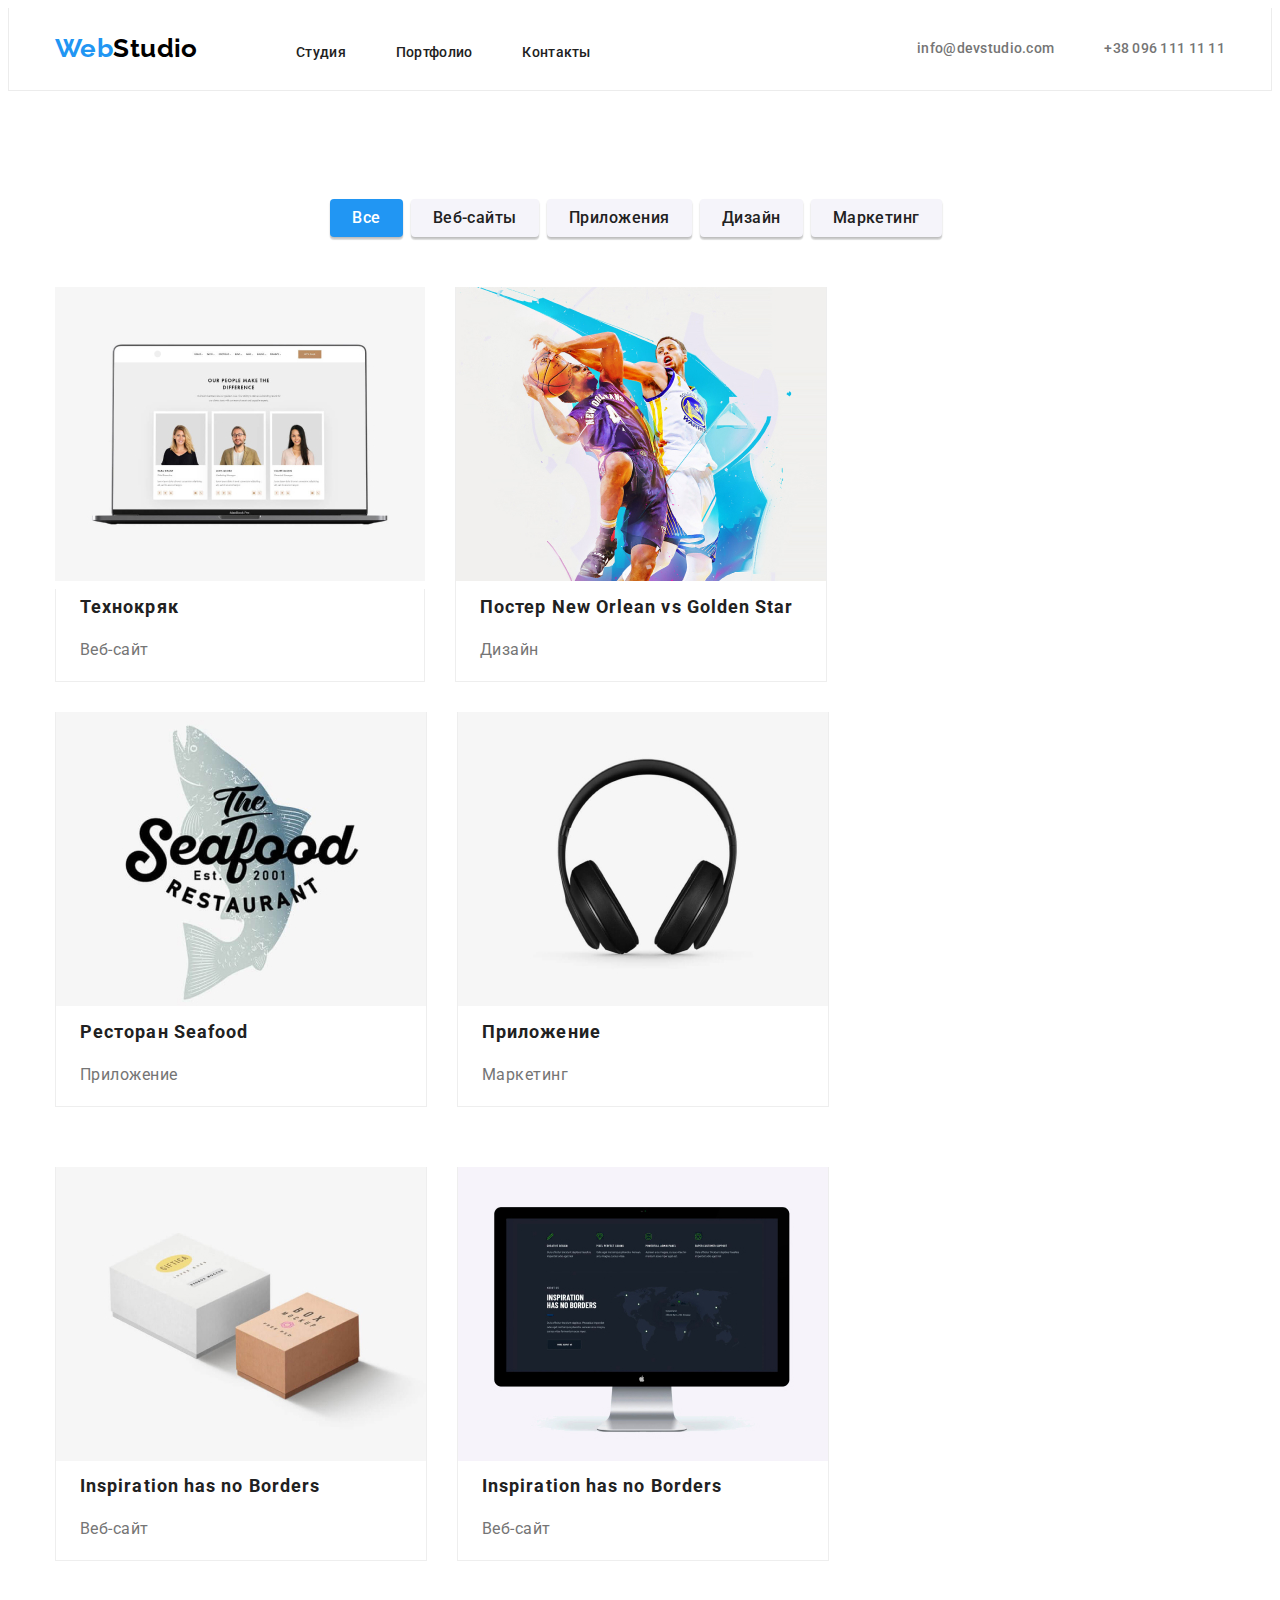
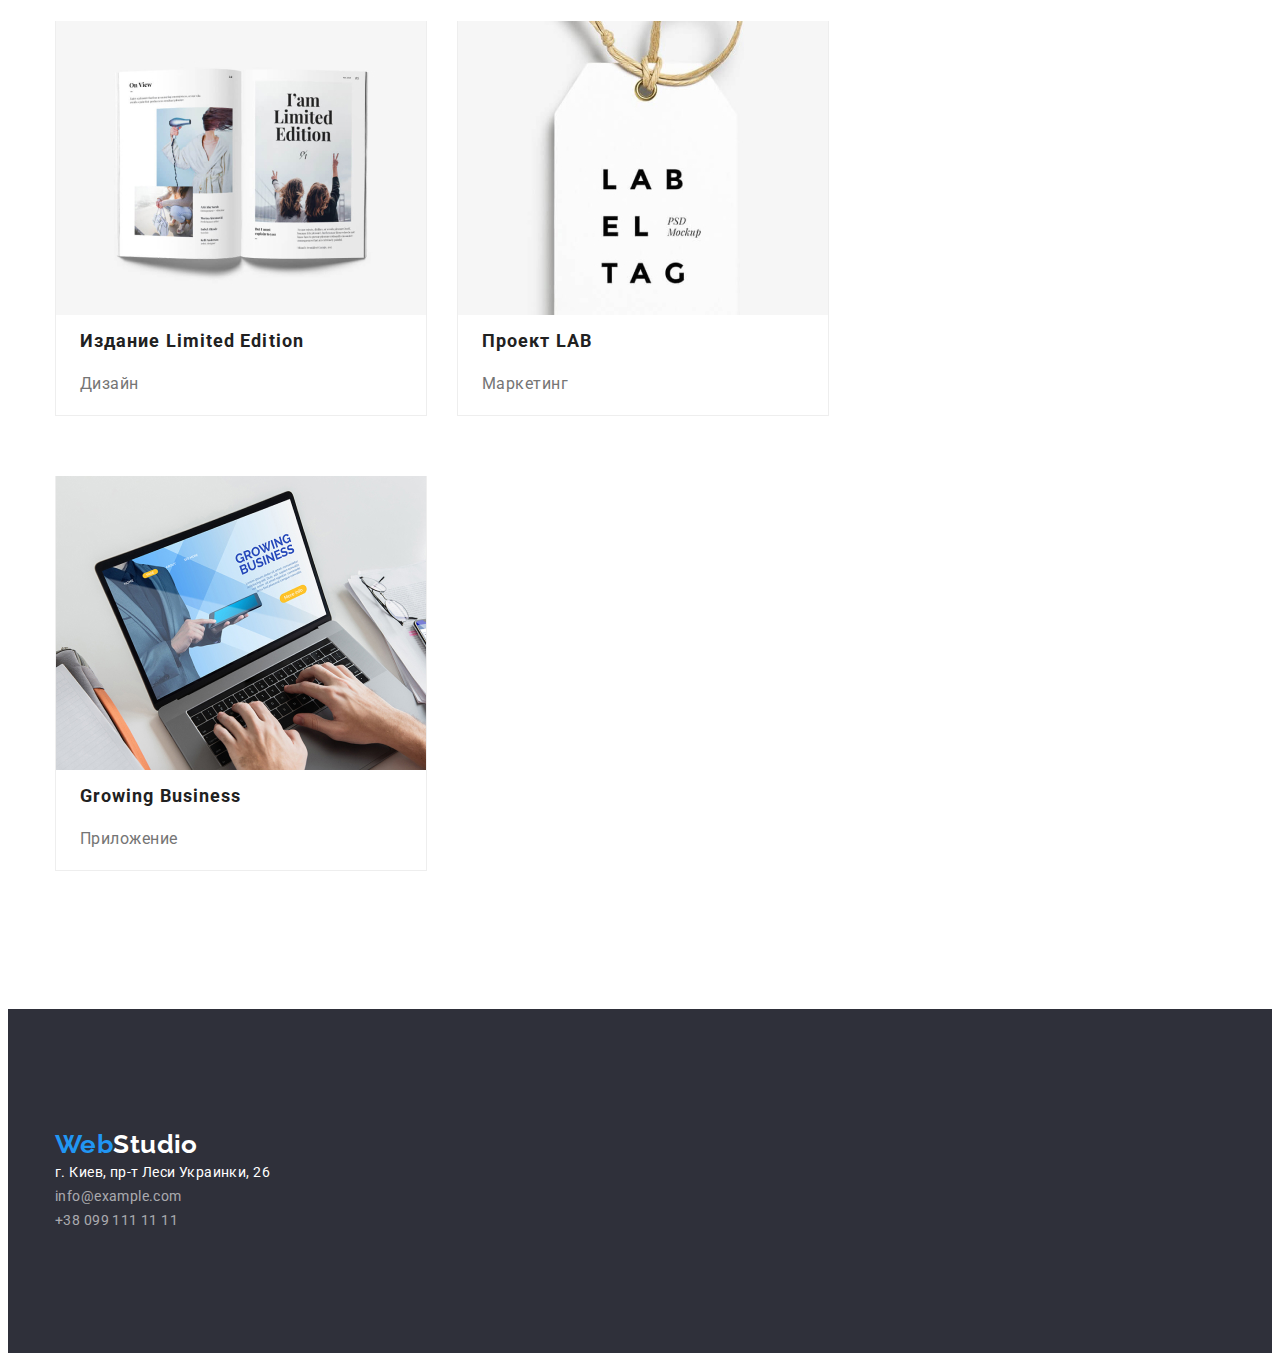
==== portfolio.html @ e59e4e57 "Flexbox" ====
<!DOCTYPE html>
<html lang="en">
<head>
    <meta charset="UTF-8">
    <meta http-equiv="X-UA-Compatible" content="IE=edge">
    <meta name="viewport" content="width=device-width, initial-scale=1.0">
    <title>Портфолио</title>
    <link href="https://fonts.googleapis.com/css2?family=Raleway:wght@700&family=Roboto:wght@400;500;700;900&display=swap"
        rel="stylesheet">
    <link rel="stylesheet" href="./CSS/style.css">
</head>
<body>

<!--Хедер-->
<header class="page-haeder">
    <div class="conteiner">
        <nav class="nav">
            <a href="" class="logo">Web<span class="logo-accent-black">Studio</span></a>
            <ul class="site-nav list">
                <li class="site-nav-item"><a href="" class="link">Студия</a></li>
                <li class="site-nav-item"><a href="./portfolio.html" class="link list">Портфолио</a></li>
                <li class="site-nav-item"><a href="" class="link list">Контакты</a></li>
            </ul>
        </nav>
        <ul class="auth-nav list">
            <li class="auth-nav-item"><a href="mailto:info@devstudio.com" class="link">info@devstudio.com</a></li>
            <li class="auth-nav-item"><a href="tel:+380961111111" class="link">+38 096 111 11 11</a></li>
        </ul>
    </div>
</header>
<!--Мейн-->
<main>
    <!--Портфолио-->
    <section class="section-portfolio">
        <div class="conteiner">
        <h1 class="section-title visually-hidden">Портфолио</h1>
        <ul class="portfolio-filter">
            <li><button class="button current" type="button">Все</button></li>
            <li><button class="button" type="button">Веб-сайты</button></li>
            <li><button class="button" type="button">Приложения</button></li>
            <li><button class="button" type="button">Дизайн</button></li>
            <li><button class="button" type="button">Маркетинг</button></li>
        </ul>
       
    <ul class="portfolio card-set">
        <li class="item portfolio-item">
            <img src="./images/Portfolio/img-1.jpg" width="370" alt="монитор экрана с иконками лиц">
           <div class="border">
            <h3 class="title">Технокряк</h3>
            <p class="text">Веб-сайт</p>
            </div>
        </li>
        <li class="item portfolio-item">
            <div class="border">
            <img src="./images/Portfolio/img-2.jpg" width="370" alt="волейболисті забрасывают мяч">
            <h3 class="title">Постер New Orlean vs Golden Star</h3>
            <p class="text">Дизайн</p>
            </div>
        </li>
        <li class="item portfolio-item">
            <div class="border">
            <img  src="./images/Portfolio/img-3.jpg" width="370" alt="лого ресторана морской кухни">
            <h3 class="title">Ресторан Seafood</h3>
            <p class="text">Приложение</p>
            </div>
        </li>
        <li class="item portfolio-item">
            <div class="border">
            <img src="./images/Portfolio/img-4.jpg" width="370" alt="найшники">
            <h3 class="title">Приложение</h3>
            <p class="text">Маркетинг</p>
            </div>
        </li>
        <li class="item portfolio-item">
            <div class="border">
            <img src="./images/Portfolio/img-5.jpg" width="370" alt="2 коробки">
            <h3 class="title">Inspiration has no Borders</h3>
            <p class="text">Веб-сайт</p>
            </div>
        </li>
        <li class="item portfolio-item">
            <div class="border">
            <img src="./images/Portfolio/img-6.jpg" width="370" alt="монитор экрана">
            <h3 class="title">Inspiration has no Borders</h3>
            <p class="text">Веб-сайт</p>
            </div>
        </li>
        <li class="item portfolio-item">
            <div class="border">
            <img src="./images/Portfolio/img-7.jpg" width="370" alt="открытая книга">
            <h3 class="title">Издание Limited Edition</h3>
            <p class="text">Дизайн</p>
            </div>
        </li>
        <li class="item portfolio-item">
            <div class="border">
            <img src="./images/Portfolio/img-8.jpg" width="370" alt="лейбл">
            <h3 class="title">Проект LAB</h3>
            <p class="text">Маркетинг</p>
            </div>
        </li>
        <li class="item portfolio-item">
            <div class="border">
            <img src="./images/Portfolio/img-9.jpg" width="370" alt="печатающий человек на ноутбуке">
            <h3 class="title">Growing Business</h3>
            <p class="text">Приложение</p>
            </div>
        </li>
    </ul>
    </div>
    </section>
</main>

<!--Футер-->
<footer class="footer">
    <div class="conteiner footer">
        <a href="" class="logo">Web<span class="logo-accent-white">Studio</span></a>
        <address>
            <ul class="list">
                <li><a class="address" href="https://goo.gl/maps/ZXfdryueKj7qWTZY8" target="_blank"
                        rel="noreferrer noopener">г. Киев, пр-т Леси Украинки, 26</a> </li>
                <li><a class="email" href="mailto:info@example.com">info@example.com</a></li>
                <li><a class="tel" href="tel:+380991111111">+38 099 111 11 11</a></li>
            </ul>
        </address>
    </div>
</footer>
</body>
</html>
---- CSS/style.css ----
/* голубой цвет #2196F3 */

:root {
  --primery-text-color: #757575;
  --titel-text-color: #212121;
  --accent-color: #2196f3;
  --logo-accent-color: #000000;
  --contacts-accent-color: rgba(255, 255, 255, 0.6);

  --bg-main-color: #ffffff;
  --bg-alt-color: #f5f4fa;
  --bg-secondary-color: #2f303a;

  --main-font: Roboto, sans-serif;
  --logo-font: Raleway, sans-serif;
}

html {
  box-sizing: border-box;
}

*,
*::after,
*::before {
  box-sizing: inherit;
}

body {
  background-color: var(--bg-main-color);
  color: var(--primery-text-color);
  font-family: var(--main-font);
  font-size: 14px;
  line-height: 1.71;
  letter-spacing: 0.03em;
}

ul {
  list-style: none;
  padding: 0;
}

.conteiner {
  margin-left: auto;
  margin-right: auto;
  width: 1200px;
  padding-right: 15px;
  padding-left: 15px;
}

.list {
  padding: 0;
  margin: 0;
  list-style: none;
}

.button {
  list-style: none;
  border: none;
  font: var(--main-font);
}

h1,
h2,
h3,
p {
  margin-top: 0;
}

.section {
  padding-top: 95px;
  padding-bottom: 95px;
}

.card-set {
  display: flex;
  flex-wrap: wrap;
  margin-left: -30px;
  margin-top: -30px;
}

.item {
  margin-left: 30px;
  margin-top: 30px;
}

.section.no-padding-top {
  padding-top: 0;
}

/* Header */

.page-haeder .conteiner {
  display: flex;
  align-items: center;
  padding-top: 25px;
  padding-bottom: 25px;
}

.page-haeder {
  border: 1px solid #ececec;
  border-top: none;
}

.nav {
  margin-right: auto;
}

/* Logo */
.logo {
  margin-right: 95px;
  margin-bottom: 20px;
  color: var(--accent-color);
  font-family: var(--logo-font);
  font-weight: 700;
  font-size: 26px;
  line-height: 1.19;
  text-decoration: none;
}

.logo-accent-white {
  color: var(--bg-main-color);
}

.logo-accent-black {
  color: var(--logo-accent-color);
}

/* Site nav */

.site-nav {
  display: inline-flex;
}

.site-nav-item:not(:last-child) {
  margin-right: 50px;
}

.site-nav .link {
  color: var(--titel-text-color);
  font-weight: 500;
  font-size: 14px;
  line-height: 1.14;
  letter-spacing: 0.02em;
  text-decoration: none;
}

.site-nav .link:hover,
.site-nav .link:focus {
  color: var(--accent-color);
}

.site-nav .link.current {
  color: var(--accent-color);
}

/* Auth nav */
.auth-nav .link {
  color: var(--primery-text-color);
  font-weight: 500;
  font-size: 14px;
  line-height: 1.14;
  letter-spacing: 0.02em;
  text-decoration: none;
}

.auth-nav .link:hover,
.auth-nav .link:focus {
  color: var(--accent-color);
}

.auth-nav {
  display: flex;
}

.auth-nav-item:not(:last-child) {
  margin-right: 50px;
}

/* Hero */
.hero-titel {
  margin-top: 0;
  margin-bottom: 30px;
  color: var(--bg-main-color);
  font-weight: 900;
  font-size: 44px;
  line-height: 1.36;
  text-align: center;
  letter-spacing: 0.06em;
  text-transform: uppercase;
}

.hero {
  background-color: var(--bg-secondary-color);
  font-family: inherit;
  text-align: center;
  padding-top: 200px;
  padding-bottom: 210px;
}

.hero .button {
  font-family: inherit;
  font-family: var(--main-font);
  font-weight: 700;
  font-size: 16px;
  line-height: 1.87;
  align-items: center;
  text-align: center;
  letter-spacing: 0.06em;
  box-shadow: 0px 4px 4px rgba(0, 0, 0, 0.15);
  border-radius: 4px;
  padding: 10px 32px;
  min-width: 200px;
  min-height: 50px;
}

/* Section */
.section-title {
  margin-bottom: 50px;
  color: var(--titel-text-color);
  font-weight: 700;
  font-size: 36px;
  line-height: 1.17;
  text-align: center;
  letter-spacing: 0.03em;
}

/* Feature */
.visually-hidden {
  position: absolute !important;
  clip: rect(1px 1px 1px 1px);
  clip: rect(1px, 1px, 1px, 1px);
  padding: 0 !important;
  border: 0 !important;
  height: 1px !important;
  width: 1px !important;
  overflow: hidden;
}

.feature-list {
  display: flex;
  justify-content: space-between;
}

.feature-list .title {
  margin-bottom: 10px;
  color: var(--titel-text-color);
  font-weight: 700;
  font-size: 14px;
  line-height: 1.14;
  letter-spacing: 0.03em;
  text-transform: uppercase;
}

.feature-list .text {
  font-size: 14px;
  line-height: 1.71;
  letter-spacing: 0.03em;
}

.content-feature {
  flex-basis: calc((100% - 4 * 30px) / 4);
}

/* Our work */

.our-work-item {
  flex-basis: calc((100% - 3 * 30px) / 3);
}

/* Our team */
.our-team {
  background-color: var(--bg-alt-color);
  text-align: center;
}

.team .title {
  margin-bottom: 10px;
  color: var(--titel-text-color);
  font-weight: 500;
  font-size: 16px;
  line-height: 1.19;
  text-align: center;
  letter-spacing: 0.03em;
}

.team-item {
  flex-basis: calc((100% - 4 * 30px) / 4);
  text-align: center;
}

.team-photo {
  margin-bottom: 30px;
}

.team .profession {
  font-size: 16px;
  line-height: 1.19;
  text-align: center;
  letter-spacing: 0.03em;
}
.team > .item {
  padding-bottom: 30px;
}

.button {
  background-color: var(--accent-color);
  color: var(--bg-main-color);
}

/* Portfolio */

.section-portfolio {
  padding-top: 94px;
  padding-bottom: 94px;
}
.portfolio .title {
  color: var(--titel-text-color);
  font-weight: 700;
  font-size: 18px;
  line-height: 2;
  letter-spacing: 0.06em;
}

.portfolio-filter .button.current {
  background-color: var(--accent-color);
  color: var(--bg-main-color);
}

.portfolio-filter .button:hover,
.portfolio-filter .button:focus {
  background-color: var(--accent-color);
  color: var(--bg-main-color);
}

.portfolio-filter .button {
  color: var(--titel-text-color);
  background-color: var(--bg-alt-color);
  font-family: inherit;
  font-weight: 500;
  font-size: 16px;
  line-height: 1.62;
  text-align: center;
  letter-spacing: 0.03em;
  box-shadow: 0px 3px 1px rgba(0, 0, 0, 0.1), 0px 1px 2px rgba(0, 0, 0, 0.08),
    0px 2px 2px rgba(0, 0, 0, 0.12);
  border-radius: 4px;
  margin-right: 8px;
  padding: 6px 22px;
}

.border {
  border: 1px solid #eeeeee;
  box-sizing: border-box;
  border-top: none;
}

.portfolio-filter {
  display: flex;
  justify-content: center;
  margin-bottom: 50px;
}

.portfolio .text {
  font-weight: 400;
  font-size: 16px;
  line-height: 1.87;
  letter-spacing: 0.03em;
  margin-left: 24px;
}

.portfolio-item {
  flex-basis: calc((100% - 8 * 30px) / 9);
}

.portfolio-item:not(:nth-child(-n + 3)) {
  margin-bottom: 30px;
}
.portfolio .conteiner {
  margin-top: 100px;
  margin-bottom: 95px;
}

.item .title {
  margin-bottom: 10px;
  margin-left: 24px;
}

/* Footer */

.footer {
  background-color: var(--bg-secondary-color);
  padding-top: 60px;
  padding-bottom: 60px;
}

.footer .logo {
  margin-bottom: 20px;
}

.address {
  color: var(--bg-main-color);
  font-size: 14px;
  line-height: 1.71;
  letter-spacing: 0.03em;
  text-decoration: none;
}

.email,
.tel {
  color: var(--contacts-accent-color);
  font-size: 14px;
  line-height: 1.71;
  letter-spacing: 0.03em;
  text-decoration: none;
}

address {
  font-style: inherit;
}
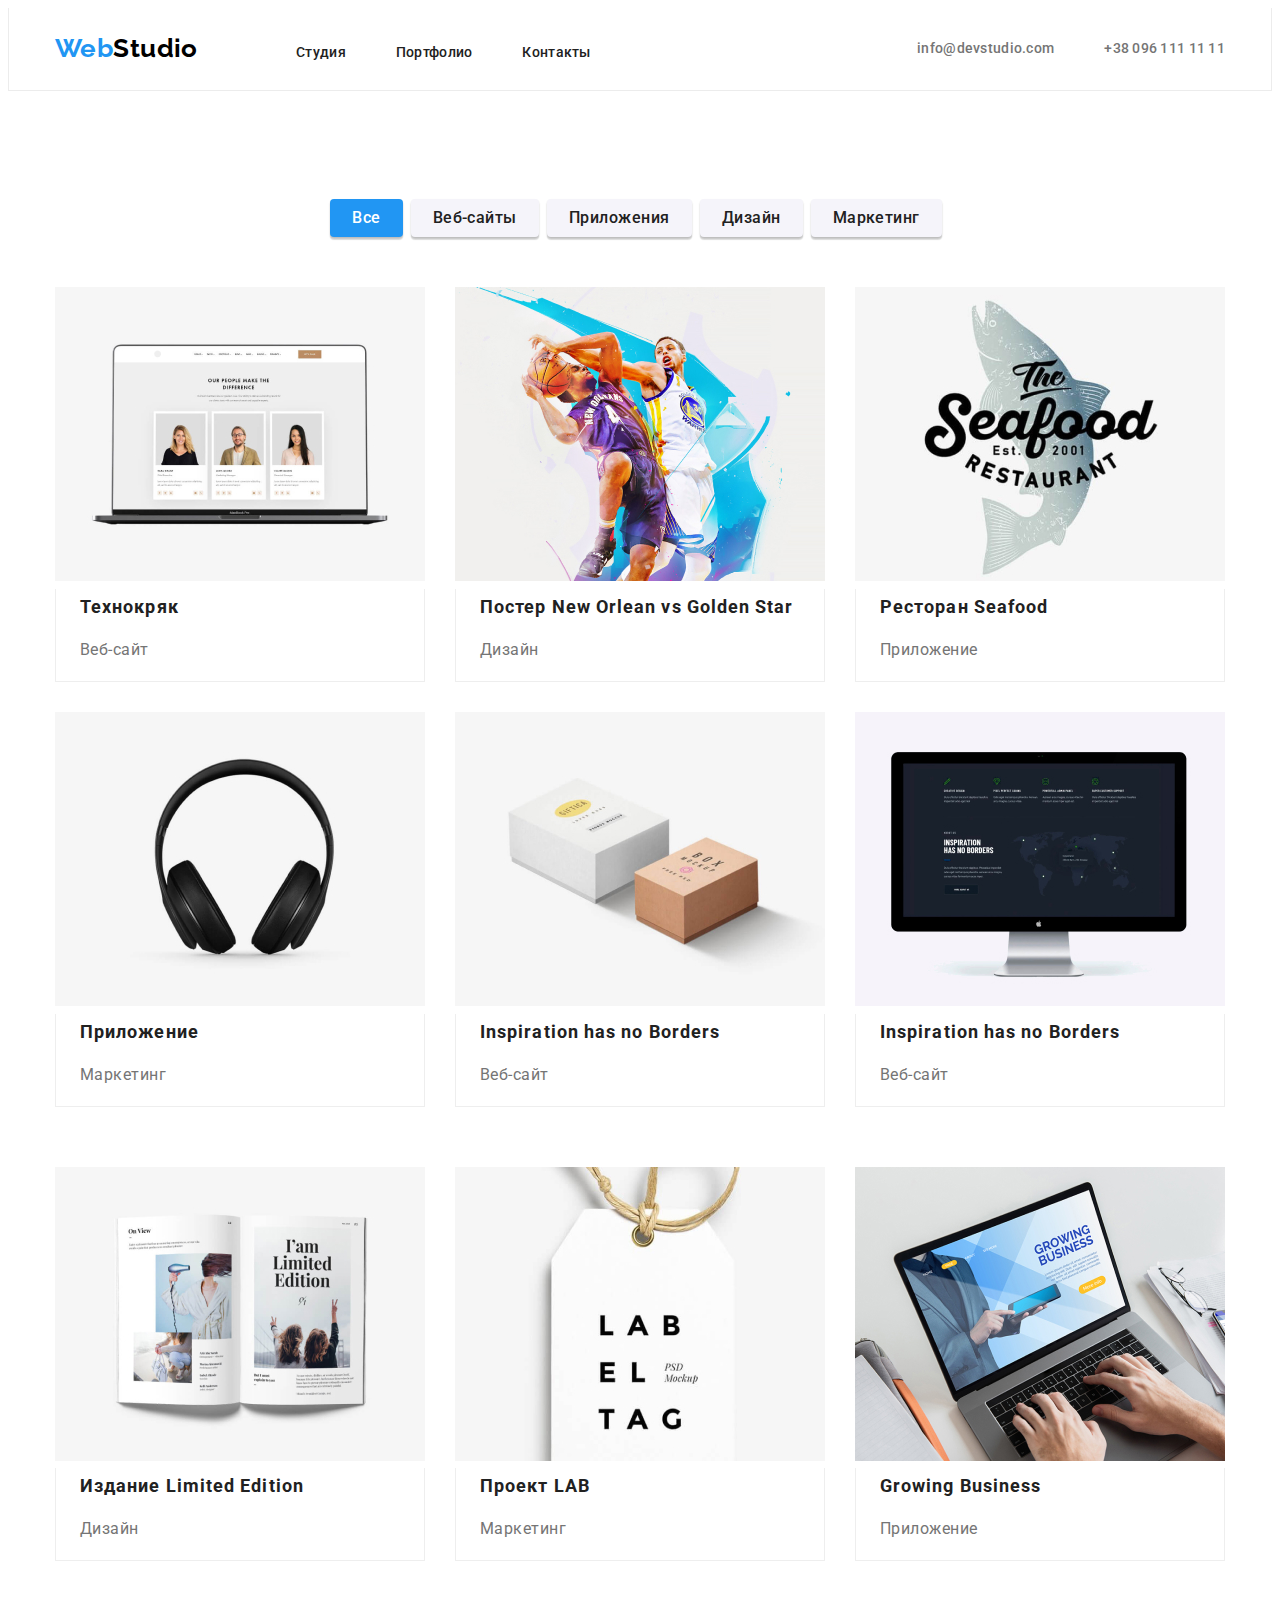
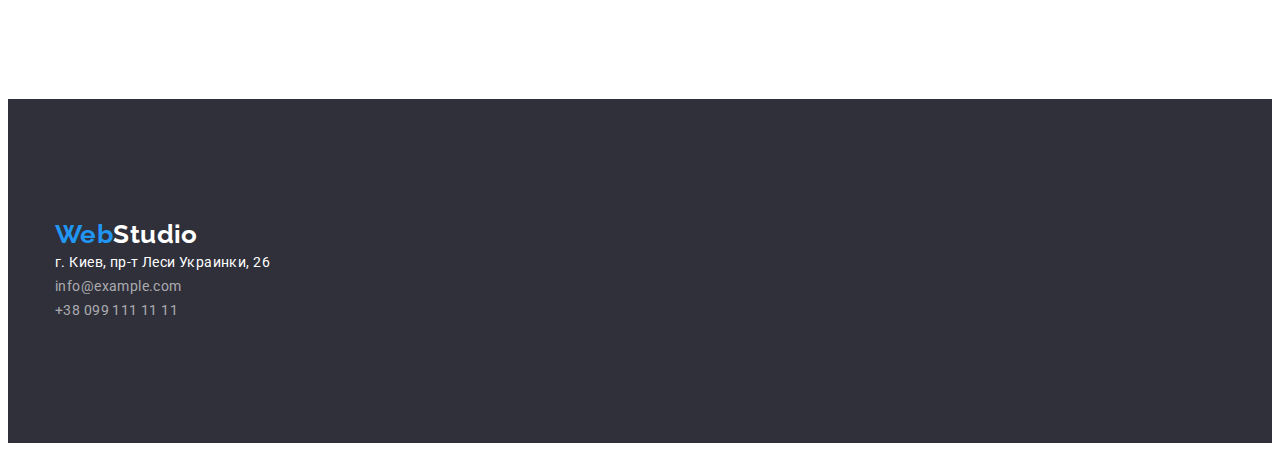
==== commit eff2039c: "flexbox" ====
--- a/portfolio.html
+++ b/portfolio.html
@@ -51,57 +51,62 @@
             </div>
         </li>
         <li class="item portfolio-item">
-            <div class="border">
             <img src="./images/Portfolio/img-2.jpg" width="370" alt="волейболисті забрасывают мяч">
+             <div class="border">
             <h3 class="title">Постер New Orlean vs Golden Star</h3>
             <p class="text">Дизайн</p>
             </div>
         </li>
         <li class="item portfolio-item">
+           
+            <img  src="./images/Portfolio/img-3.jpg" width="370" alt="лого ресторана морской кухни">
             <div class="border">
-            <img  src="./images/Portfolio/img-3.jpg" width="370" alt="лого ресторана морской кухни">
             <h3 class="title">Ресторан Seafood</h3>
             <p class="text">Приложение</p>
             </div>
         </li>
         <li class="item portfolio-item">
+           
+            <img src="./images/Portfolio/img-4.jpg" width="370" alt="найшники">
             <div class="border">
-            <img src="./images/Portfolio/img-4.jpg" width="370" alt="найшники">
             <h3 class="title">Приложение</h3>
             <p class="text">Маркетинг</p>
             </div>
         </li>
         <li class="item portfolio-item">
+            <img src="./images/Portfolio/img-5.jpg" width="370" alt="2 коробки">
             <div class="border">
-            <img src="./images/Portfolio/img-5.jpg" width="370" alt="2 коробки">
             <h3 class="title">Inspiration has no Borders</h3>
             <p class="text">Веб-сайт</p>
             </div>
         </li>
         <li class="item portfolio-item">
-            <div class="border">
-            <img src="./images/Portfolio/img-6.jpg" width="370" alt="монитор экрана">
-            <h3 class="title">Inspiration has no Borders</h3>
-            <p class="text">Веб-сайт</p>
+            
+                <img src="./images/Portfolio/img-6.jpg" width="370" alt="монитор экрана">
+                <div class="border">
+                <h3 class="title">Inspiration has no Borders</h3>
+                <p class="text">Веб-сайт</p>
             </div>
         </li>
         <li class="item portfolio-item">
+            <img src="./images/Portfolio/img-7.jpg" width="370" alt="открытая книга">
             <div class="border">
-            <img src="./images/Portfolio/img-7.jpg" width="370" alt="открытая книга">
             <h3 class="title">Издание Limited Edition</h3>
-            <p class="text">Дизайн</p>
+                <p class="text">Дизайн</p>
             </div>
         </li>
         <li class="item portfolio-item">
+            
+            <img src="./images/Portfolio/img-8.jpg" width="370" alt="лейбл">
             <div class="border">
-            <img src="./images/Portfolio/img-8.jpg" width="370" alt="лейбл">
             <h3 class="title">Проект LAB</h3>
             <p class="text">Маркетинг</p>
             </div>
         </li>
         <li class="item portfolio-item">
+            
+            <img src="./images/Portfolio/img-9.jpg" width="370" alt="печатающий человек на ноутбуке">
             <div class="border">
-            <img src="./images/Portfolio/img-9.jpg" width="370" alt="печатающий человек на ноутбуке">
             <h3 class="title">Growing Business</h3>
             <p class="text">Приложение</p>
             </div>
--- a/CSS/style.css
+++ b/CSS/style.css
@@ -350,8 +350,9 @@
 
 .border {
   border: 1px solid #eeeeee;
+  border-top: none;
   box-sizing: border-box;
-  border-top: none;
+  padding: 20 0 20 24;
 }
 
 .portfolio-filter {
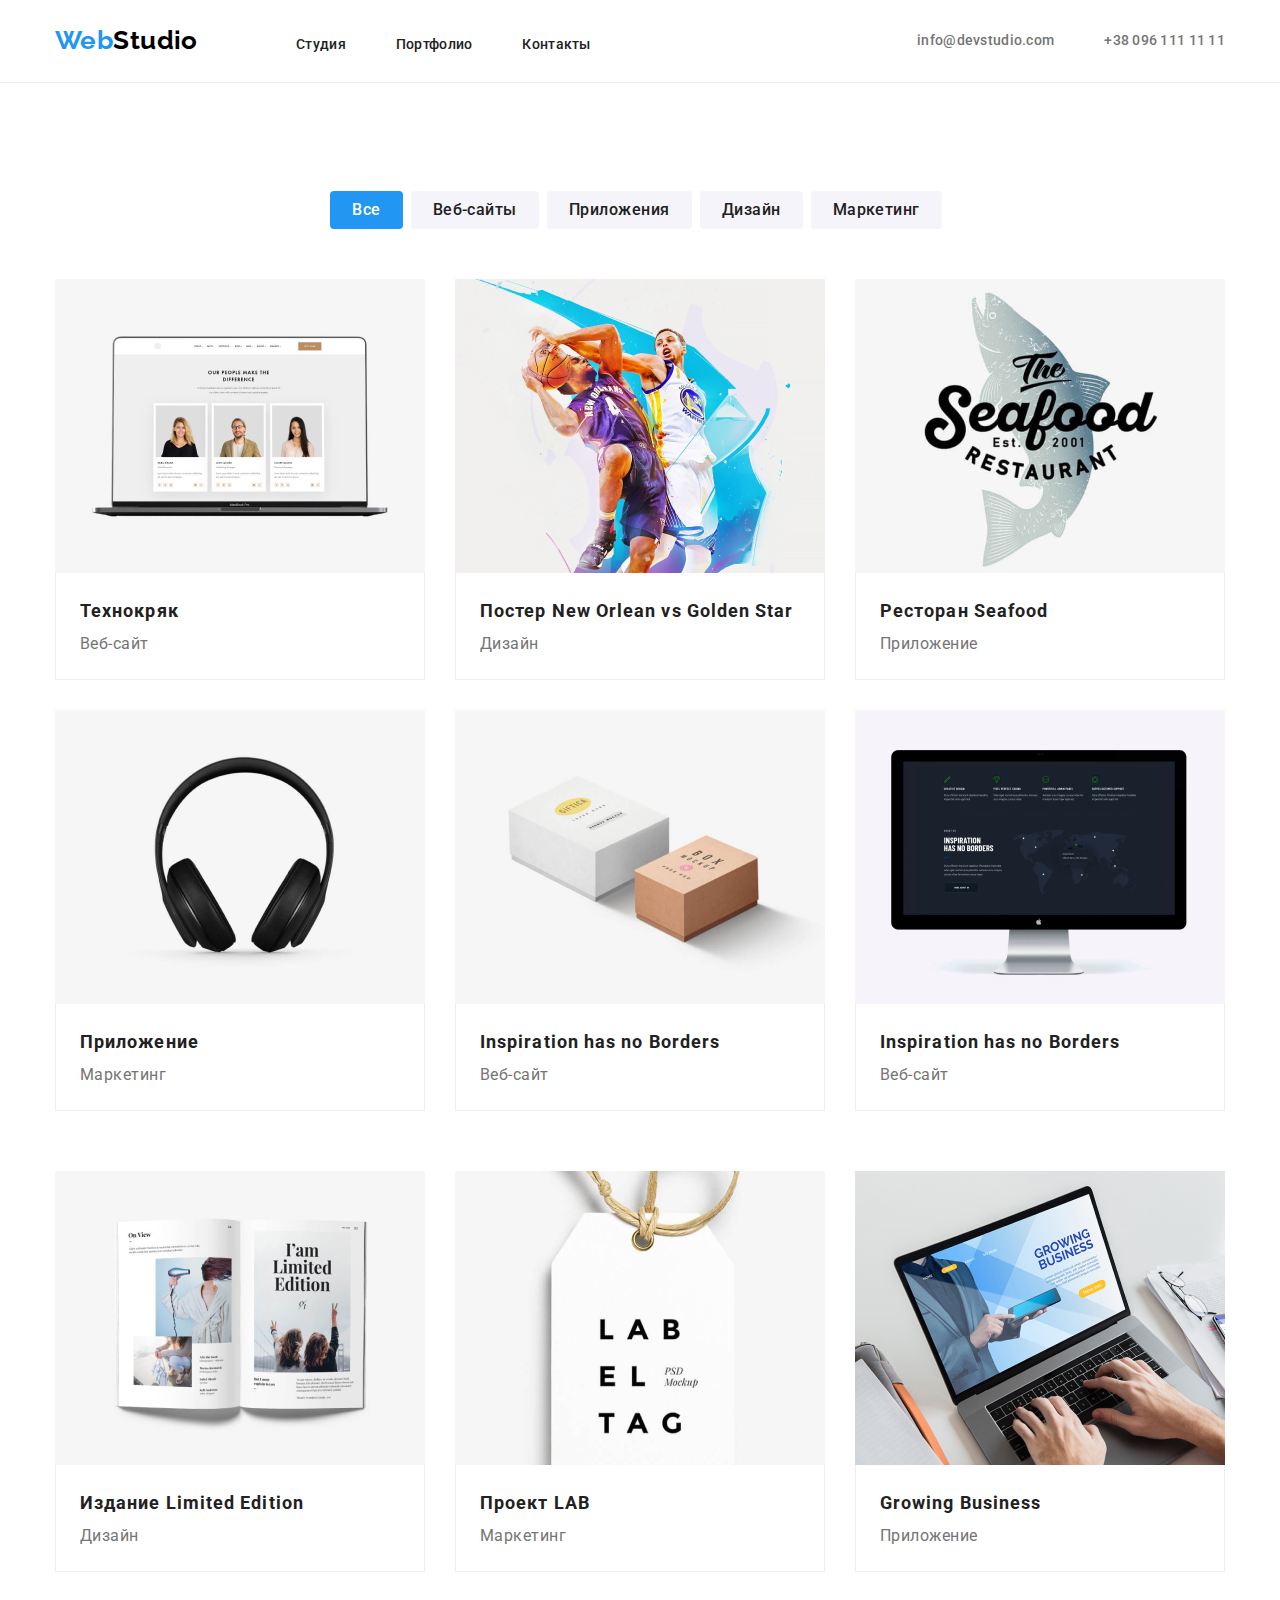
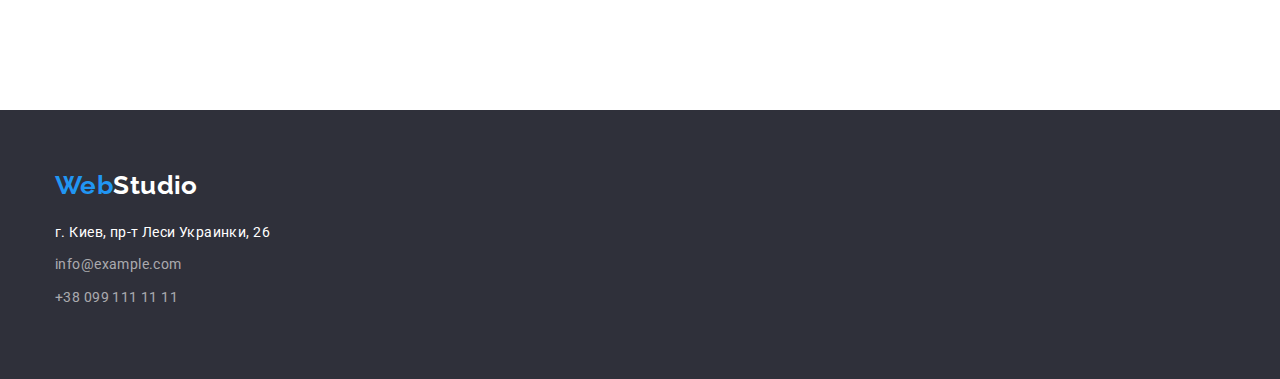
==== commit 5a71c71d: "Flexbox-2" ====
--- a/portfolio.html
+++ b/portfolio.html
@@ -44,14 +44,14 @@
        
     <ul class="portfolio card-set">
         <li class="item portfolio-item">
-            <img src="./images/Portfolio/img-1.jpg" width="370" alt="монитор экрана с иконками лиц">
+            <img class="img-portfolio" src="./images/Portfolio/img-1.jpg" width="370" alt="монитор экрана с иконками лиц">
            <div class="border">
             <h3 class="title">Технокряк</h3>
             <p class="text">Веб-сайт</p>
             </div>
         </li>
         <li class="item portfolio-item">
-            <img src="./images/Portfolio/img-2.jpg" width="370" alt="волейболисті забрасывают мяч">
+            <img class="img-portfolio" src="./images/Portfolio/img-2.jpg" width="370" alt="волейболисті забрасывают мяч">
              <div class="border">
             <h3 class="title">Постер New Orlean vs Golden Star</h3>
             <p class="text">Дизайн</p>
@@ -59,7 +59,7 @@
         </li>
         <li class="item portfolio-item">
            
-            <img  src="./images/Portfolio/img-3.jpg" width="370" alt="лого ресторана морской кухни">
+            <img class="img-portfolio"  src="./images/Portfolio/img-3.jpg" width="370" alt="лого ресторана морской кухни">
             <div class="border">
             <h3 class="title">Ресторан Seafood</h3>
             <p class="text">Приложение</p>
@@ -67,14 +67,14 @@
         </li>
         <li class="item portfolio-item">
            
-            <img src="./images/Portfolio/img-4.jpg" width="370" alt="найшники">
+            <img class="img-portfolio" src="./images/Portfolio/img-4.jpg" width="370" alt="найшники">
             <div class="border">
             <h3 class="title">Приложение</h3>
             <p class="text">Маркетинг</p>
             </div>
         </li>
         <li class="item portfolio-item">
-            <img src="./images/Portfolio/img-5.jpg" width="370" alt="2 коробки">
+            <img class="img-portfolio" src="./images/Portfolio/img-5.jpg" width="370" alt="2 коробки">
             <div class="border">
             <h3 class="title">Inspiration has no Borders</h3>
             <p class="text">Веб-сайт</p>
@@ -82,14 +82,14 @@
         </li>
         <li class="item portfolio-item">
             
-                <img src="./images/Portfolio/img-6.jpg" width="370" alt="монитор экрана">
+                <img class="img-portfolio" src="./images/Portfolio/img-6.jpg" width="370" alt="монитор экрана">
                 <div class="border">
                 <h3 class="title">Inspiration has no Borders</h3>
                 <p class="text">Веб-сайт</p>
             </div>
         </li>
         <li class="item portfolio-item">
-            <img src="./images/Portfolio/img-7.jpg" width="370" alt="открытая книга">
+            <img class="img-portfolio" src="./images/Portfolio/img-7.jpg" width="370" alt="открытая книга">
             <div class="border">
             <h3 class="title">Издание Limited Edition</h3>
                 <p class="text">Дизайн</p>
@@ -97,7 +97,7 @@
         </li>
         <li class="item portfolio-item">
             
-            <img src="./images/Portfolio/img-8.jpg" width="370" alt="лейбл">
+            <img class="img-portfolio" src="./images/Portfolio/img-8.jpg" width="370" alt="лейбл">
             <div class="border">
             <h3 class="title">Проект LAB</h3>
             <p class="text">Маркетинг</p>
@@ -105,7 +105,7 @@
         </li>
         <li class="item portfolio-item">
             
-            <img src="./images/Portfolio/img-9.jpg" width="370" alt="печатающий человек на ноутбуке">
+            <img class="img-portfolio" src="./images/Portfolio/img-9.jpg" width="370" alt="печатающий человек на ноутбуке">
             <div class="border">
             <h3 class="title">Growing Business</h3>
             <p class="text">Приложение</p>
@@ -118,14 +118,14 @@
 
 <!--Футер-->
 <footer class="footer">
-    <div class="conteiner footer">
+    <div class="conteiner">
         <a href="" class="logo">Web<span class="logo-accent-white">Studio</span></a>
         <address>
             <ul class="list">
-                <li><a class="address" href="https://goo.gl/maps/ZXfdryueKj7qWTZY8" target="_blank"
+                <li><a class="address-item address" href="https://goo.gl/maps/ZXfdryueKj7qWTZY8" target="_blank"
                         rel="noreferrer noopener">г. Киев, пр-т Леси Украинки, 26</a> </li>
-                <li><a class="email" href="mailto:info@example.com">info@example.com</a></li>
-                <li><a class="tel" href="tel:+380991111111">+38 099 111 11 11</a></li>
+                <li><a class="address-item email" href="mailto:info@example.com">info@example.com</a></li>
+                <li><a class="address-item tel" href="tel:+380991111111">+38 099 111 11 11</a></li>
             </ul>
         </address>
     </div>
--- a/CSS/style.css
+++ b/CSS/style.css
@@ -32,6 +32,7 @@
   font-size: 14px;
   line-height: 1.71;
   letter-spacing: 0.03em;
+  margin: 0px;
 }
 
 ul {
@@ -64,6 +65,7 @@
 h3,
 p {
   margin-top: 0;
+  margin-bottom: 0;
 }
 
 .section {
@@ -92,13 +94,15 @@
 .page-haeder .conteiner {
   display: flex;
   align-items: center;
-  padding-top: 25px;
-  padding-bottom: 25px;
 }
 
 .page-haeder {
   border: 1px solid #ececec;
   border-top: none;
+  border-left: none;
+  border-right: none;
+  padding-top: 25px;
+  padding-bottom: 25px;
 }
 
 .nav {
@@ -273,8 +277,21 @@
   text-align: center;
 }
 
+.team-photo {
+  display: block;
+}
+
+.our-team-text {
+  padding-bottom: 30px;
+  padding-top: 30px;
+  background: var(--bg-main-color);
+  box-shadow: 0px 1px 3px rgba(0, 0, 0, 0.12), 0px 1px 1px rgba(0, 0, 0, 0.14),
+    0px 2px 1px rgba(0, 0, 0, 0.2);
+  border-radius: 0px 0px 4px 4px;
+  text-align: center;
+}
+
 .team .title {
-  margin-bottom: 10px;
   color: var(--titel-text-color);
   font-weight: 500;
   font-size: 16px;
@@ -288,10 +305,6 @@
   text-align: center;
 }
 
-.team-photo {
-  margin-bottom: 30px;
-}
-
 .team .profession {
   font-size: 16px;
   line-height: 1.19;
@@ -313,13 +326,6 @@
   padding-top: 94px;
   padding-bottom: 94px;
 }
-.portfolio .title {
-  color: var(--titel-text-color);
-  font-weight: 700;
-  font-size: 18px;
-  line-height: 2;
-  letter-spacing: 0.06em;
-}
 
 .portfolio-filter .button.current {
   background-color: var(--accent-color);
@@ -330,6 +336,8 @@
 .portfolio-filter .button:focus {
   background-color: var(--accent-color);
   color: var(--bg-main-color);
+  box-shadow: 0px 3px 1px rgba(0, 0, 0, 0.1), 0px 1px 2px rgba(0, 0, 0, 0.08),
+    0px 2px 2px rgba(0, 0, 0, 0.12);
 }
 
 .portfolio-filter .button {
@@ -341,8 +349,7 @@
   line-height: 1.62;
   text-align: center;
   letter-spacing: 0.03em;
-  box-shadow: 0px 3px 1px rgba(0, 0, 0, 0.1), 0px 1px 2px rgba(0, 0, 0, 0.08),
-    0px 2px 2px rgba(0, 0, 0, 0.12);
+
   border-radius: 4px;
   margin-right: 8px;
   padding: 6px 22px;
@@ -352,7 +359,7 @@
   border: 1px solid #eeeeee;
   border-top: none;
   box-sizing: border-box;
-  padding: 20 0 20 24;
+  padding: 20px 24px 20px 24px;
 }
 
 .portfolio-filter {
@@ -361,12 +368,23 @@
   margin-bottom: 50px;
 }
 
+.img-portfolio {
+  display: block;
+}
+
+.portfolio .title {
+  color: var(--titel-text-color);
+  font-weight: 700;
+  font-size: 18px;
+  line-height: 2;
+  letter-spacing: 0.06em;
+}
+
 .portfolio .text {
   font-weight: 400;
   font-size: 16px;
   line-height: 1.87;
   letter-spacing: 0.03em;
-  margin-left: 24px;
 }
 
 .portfolio-item {
@@ -379,11 +397,6 @@
 .portfolio .conteiner {
   margin-top: 100px;
   margin-bottom: 95px;
-}
-
-.item .title {
-  margin-bottom: 10px;
-  margin-left: 24px;
 }
 
 /* Footer */
@@ -396,6 +409,7 @@
 
 .footer .logo {
   margin-bottom: 20px;
+  display: inline-block;
 }
 
 .address {
@@ -418,3 +432,9 @@
 address {
   font-style: inherit;
 }
+.address-item {
+  margin-bottom: 9px;
+  display: inline-block;
+}
+
+min-height: 30px;
